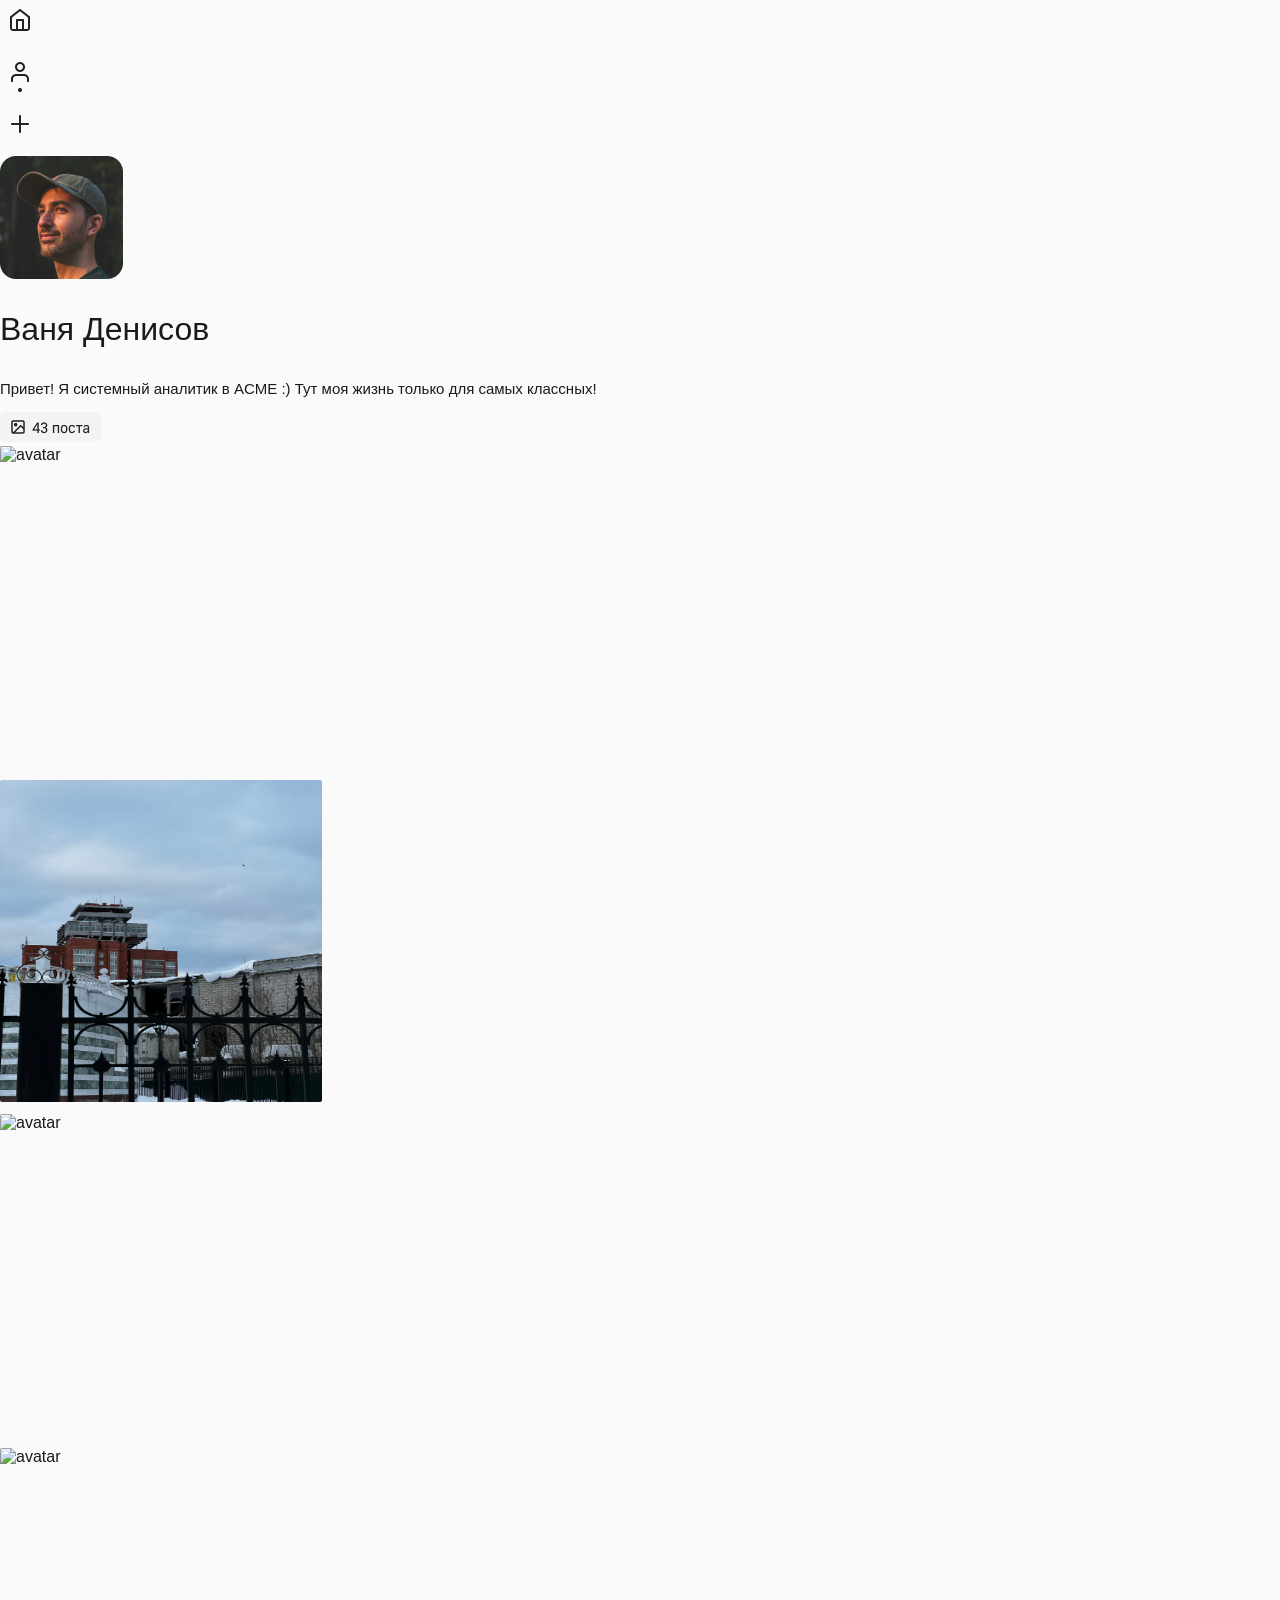
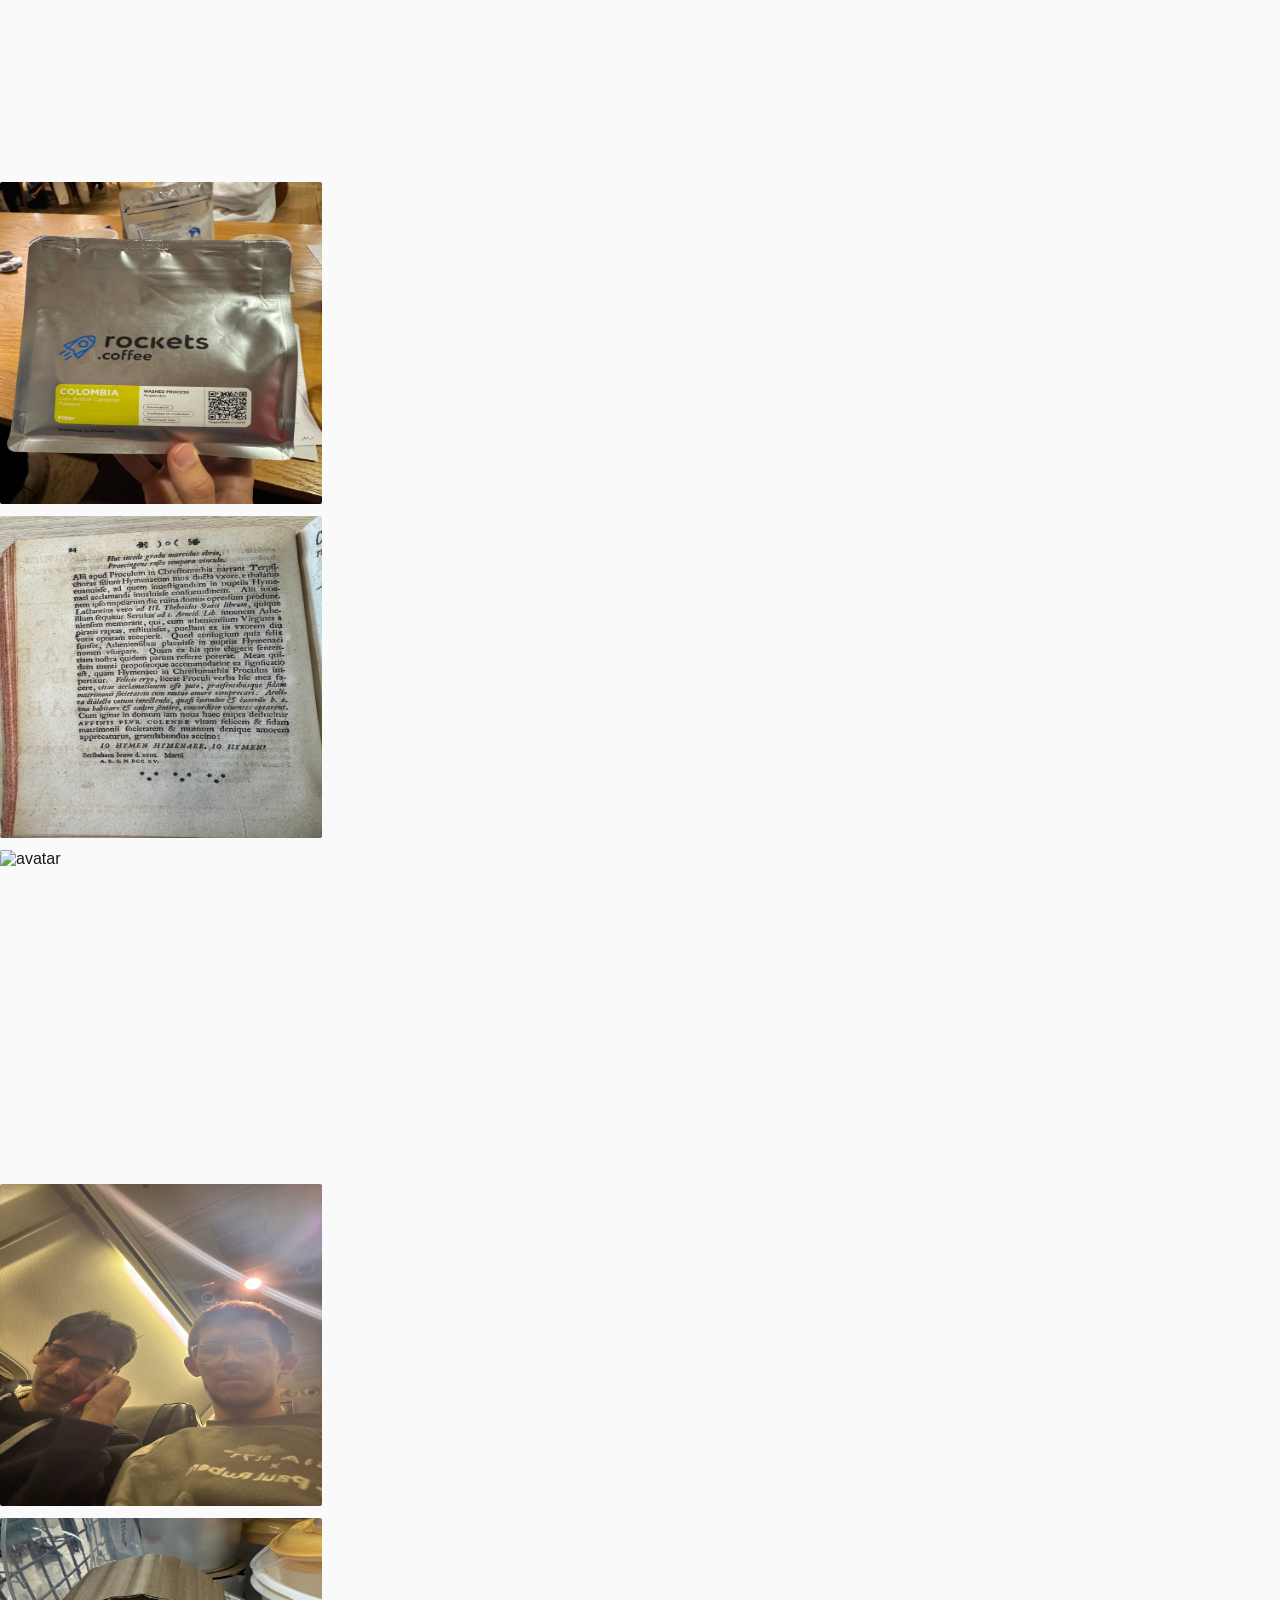
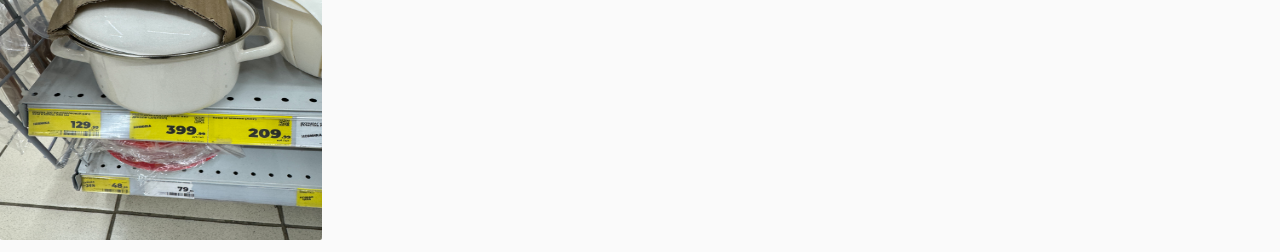
==== lab2/profile/profile.html @ fabfee71 "Закончил 2 лабу" ====
<!DOCTYPE html>
<html>
<head>
    <meta charset="utf-8">
    <title>Профиль</title>
    <link rel="stylesheet" href="profile.css">
</head>
<body>
    <div class="header-icons">
        <img class="home-item" src="./home-item.png" alt=" To home page">
        <img class="man-item" src="./man-item.png" alt=" To ptofile">
        <img class="plus-item" src="./plus-item.png" alt=" Plus">
    </div>
    <div class="header-profile">
        <img class="avatar" src="./avatar.png" alt=" avatar">
        <p class="avatar-name"> Ваня Денисов</p>
        <p class="avatar-description">
            Привет! Я системный аналитик в ACME :) 
            Тут моя жизнь только для самых классных! 
        </p>
        <img class="avatar-posts" src="./posts.png" alt="posts">
    </div>
    <div class="gallery">
        <img class="picture" src="./first.jpg" alt=" avatar">
        <img class="picture" src="./second.jpg" alt=" avatar">
        <img class="picture" src="./third.jpg" alt=" avatar">
        <img class="picture" src="./fourth.jpg" alt=" avatar">
        <img class="picture" src="./fifth.jpg" alt=" avatar">
        <img class="picture" src="./sixth.jpg" alt=" avatar">
        <img class="picture" src="./seventh.jpg" alt=" avatar">
        <img class="picture" src="./eighth.jpg" alt=" avatar">
        <img class="picture" src="./ninth.jpg" alt=" avatar">   
    </div>
</body>
---- lab2/profile/profile.css ----
body {
    margin: 0;
    padding: 0;
    font-family: 'Inter', 'Roboto', sans-serif;
    background-color: #fafafa;
    color: #1a1a1a;
}

.home-item,
.man-item,
.plus-item {
    display: block;
    width: 40px;
    height: 40px;
    margin-bottom: 12px;
}

.avatar {
    display: block;
    width: 123px;
    height: 123px; 
}

.avatar-name {
    font-size: 32px;
    font-weight: 500;
}

.avatar-description {
    font-size: 15px;
    font-weight: 400;
}

.gallery{
    width: 972px;
}

.picture {
    margin-bottom: 12px;
    display: block;
    width: 322px;
    height: 322px;
    border-radius: 2px;
}
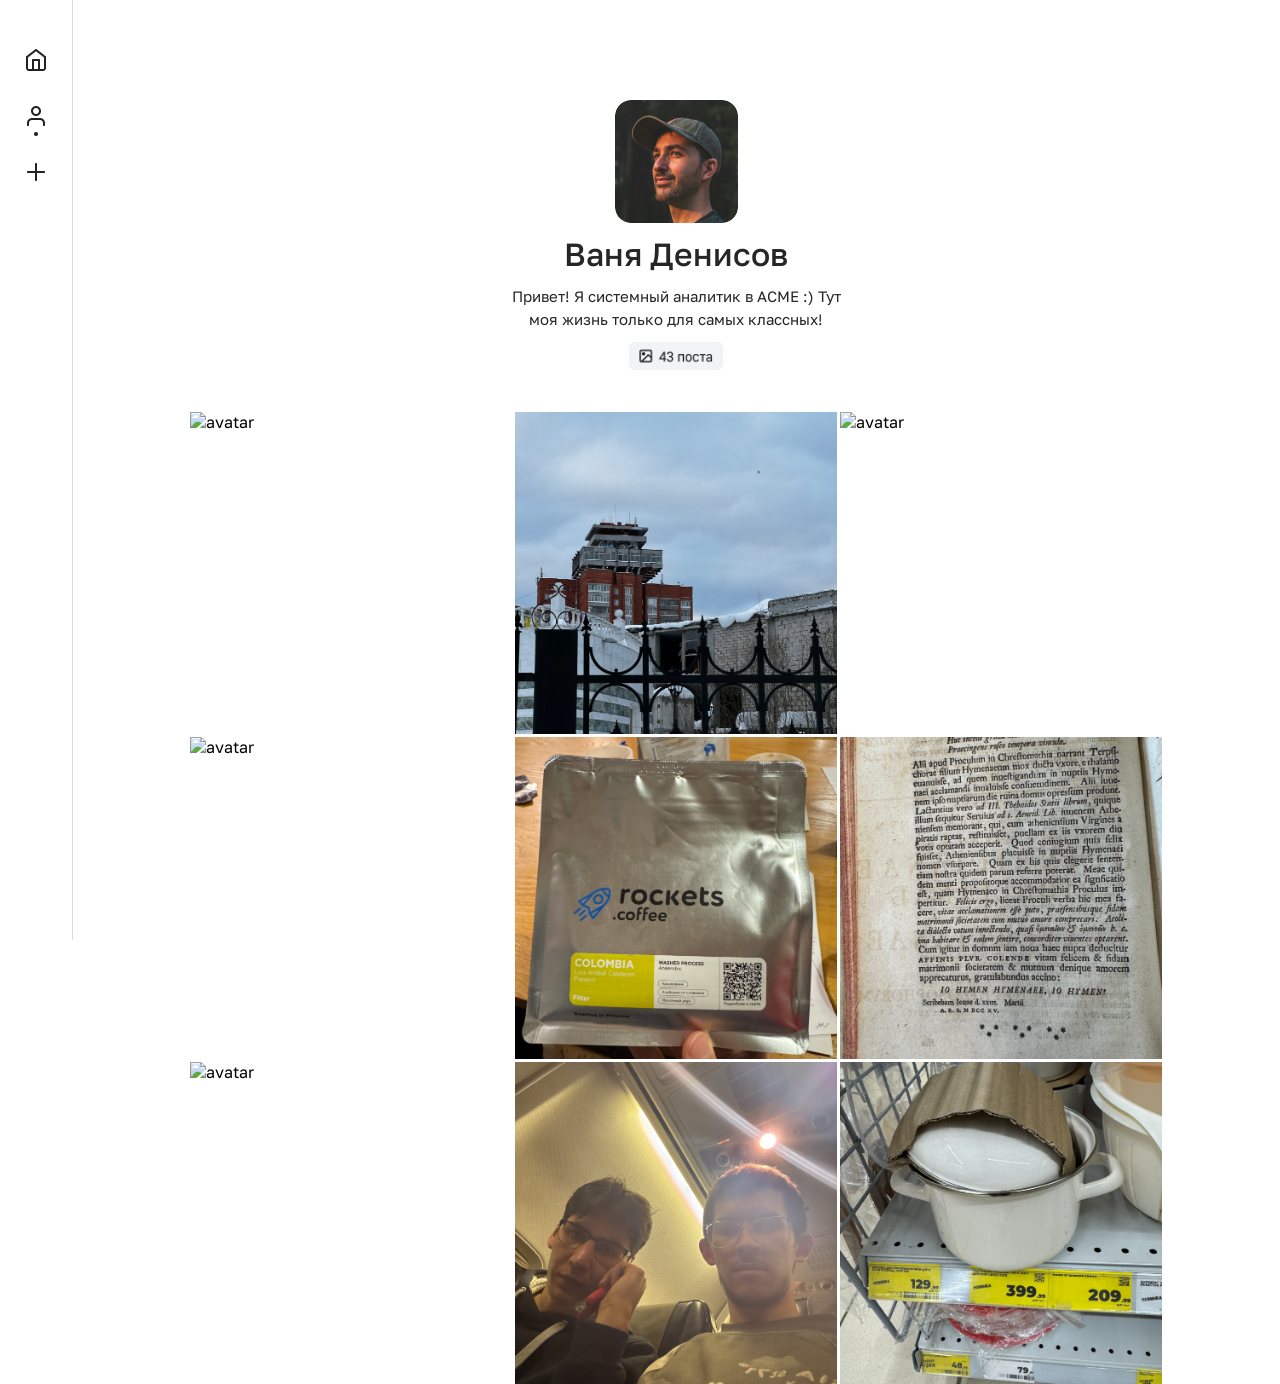
==== commit b94ff780: "6 lab done hell yeahh" ====
--- a/lab2/profile/profile.html
+++ b/lab2/profile/profile.html
@@ -6,7 +6,7 @@
     <link rel="stylesheet" href="profile.css">
 </head>
 <body>
-    <div class="header-icons">
+    <div class="header-items">
         <img class="home-item" src="./home-item.png" alt=" To home page">
         <img class="man-item" src="./man-item.png" alt=" To ptofile">
         <img class="plus-item" src="./plus-item.png" alt=" Plus">
--- a/lab2/profile/profile.css
+++ b/lab2/profile/profile.css
@@ -1,44 +1,86 @@
+@import url('https://fonts.googleapis.com/css2?family=Golos+Text:wght@400;500;600;700&display=swap');
 body {
     margin: 0;
-    padding: 0;
-    font-family: 'Inter', 'Roboto', sans-serif;
-    background-color: #fafafa;
-    color: #1a1a1a;
+    padding-top: 100px;
+    padding-left: 72px; 
+    font-family: 'Golos Text', sans-serif;
+    background-color: #ffffff;
+    display: flex;
+    flex-direction: column;
+    align-items: center;
 }
 
-.home-item,
-.man-item,
-.plus-item {
-    display: block;
+.header-items {
+    position: fixed;
+    left: 0;
+    top: 0;
+    height: 100vh;
+    width: 72px;
+    display: flex;
+    flex-direction: column;
+    align-items: center;
+    padding-top: 40px;
+    gap: 16px;
+    background-color: #ffffff;
+    border-right: 1px solid #dbdbdb;
+}
+
+.header-items img {
     width: 40px;
     height: 40px;
-    margin-bottom: 12px;
+    cursor: pointer;
+}
+
+.header-profile {
+    display: flex;
+    flex-direction: column;
+    align-items: center;
+    gap: 12px;
+    margin-bottom: 42px;
+    max-width: 360px;
+    text-align: center;
 }
 
 .avatar {
-    display: block;
     width: 123px;
-    height: 123px; 
+    height: 123px;
+    border-radius: 16px; 
+    object-fit: cover;
+    margin: 0px;
 }
 
 .avatar-name {
     font-size: 32px;
     font-weight: 500;
+    color: #262626;
+    margin: 0px;
 }
 
 .avatar-description {
     font-size: 15px;
-    font-weight: 400;
+    line-height: 1.5;
+    color: #262626;
+    margin: 0px;
+
 }
 
-.gallery{
-    width: 972px;
+.avatar-posts {
+    height: 28px;
+    cursor: pointer;
+    margin: 0px;
+}
+
+.gallery {
+    width: 100%;
+    max-width: 972px; 
+    display: grid;
+    grid-template-columns: repeat(3, 1fr); 
+    gap: 3px; 
 }
 
 .picture {
-    margin-bottom: 12px;
-    display: block;
+    width: 100%;
     width: 322px;
     height: 322px;
-    border-radius: 2px;
+    object-fit: cover; 
 }
